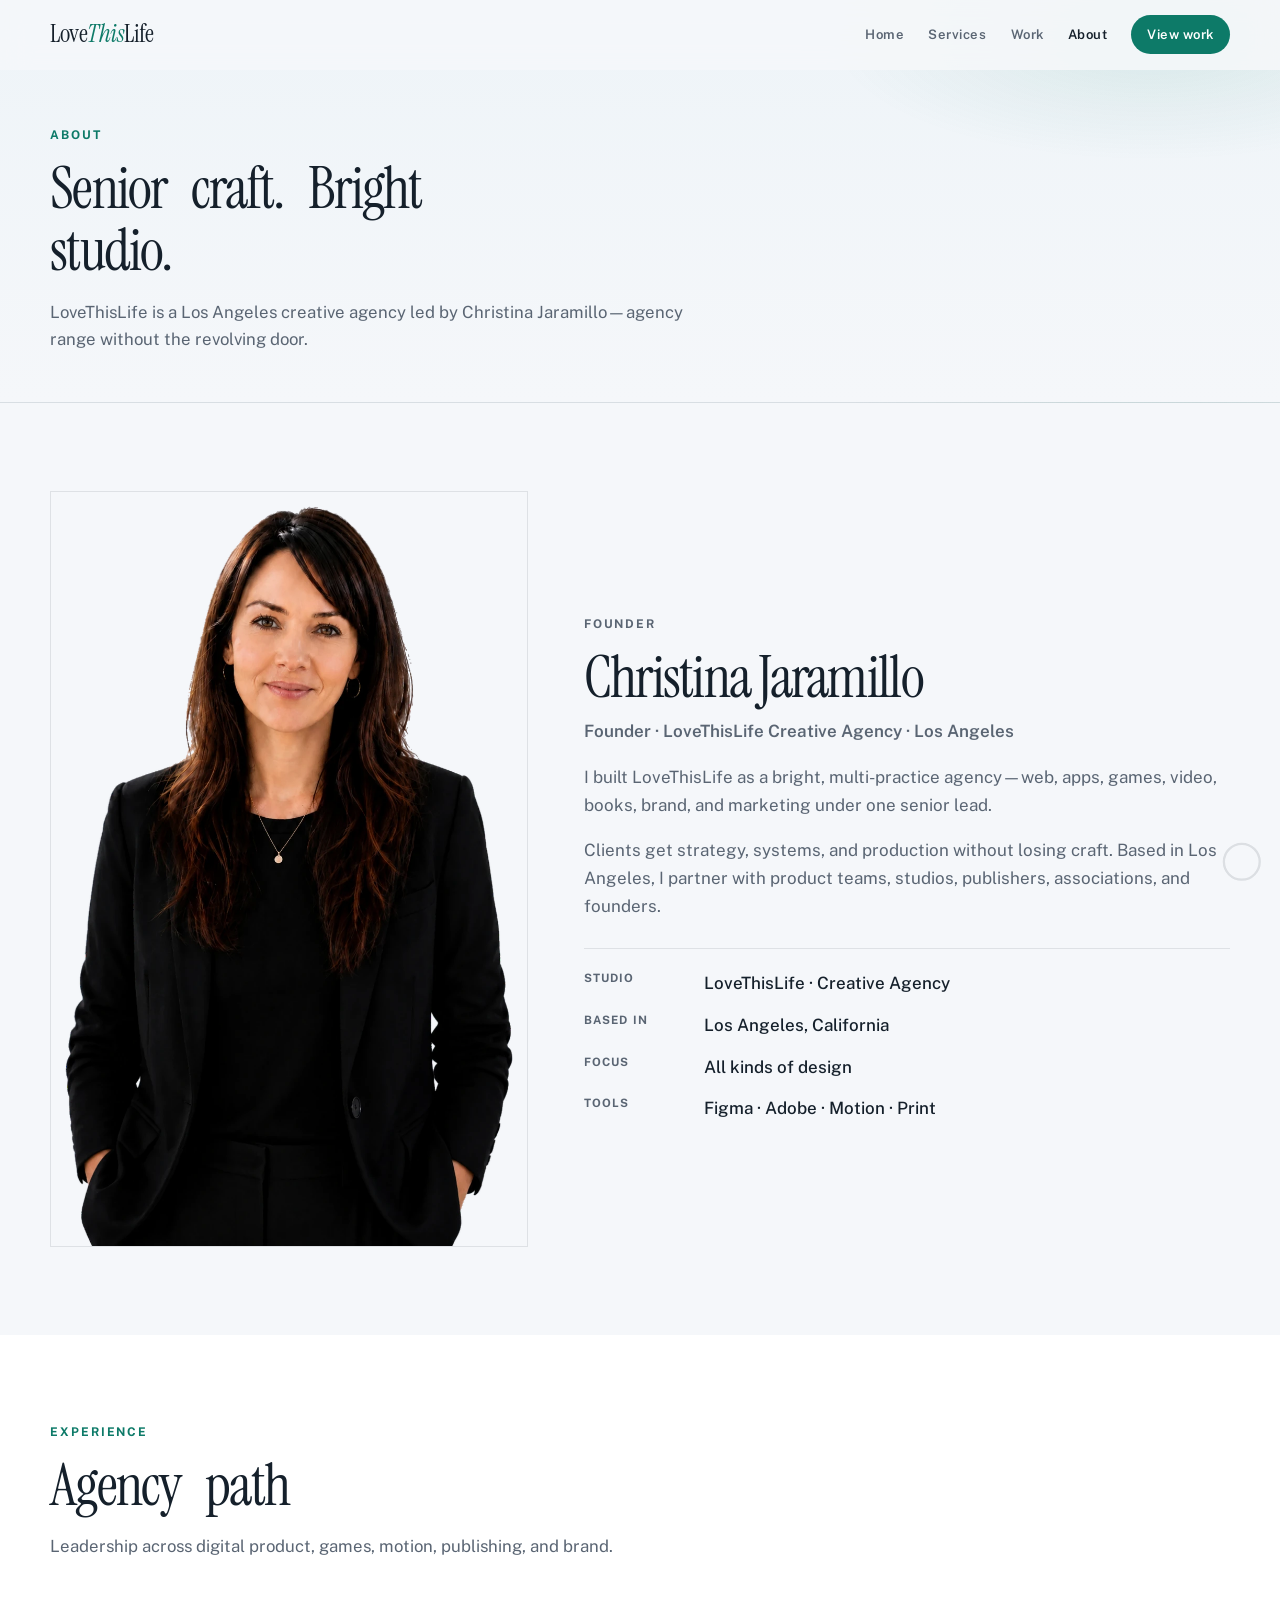
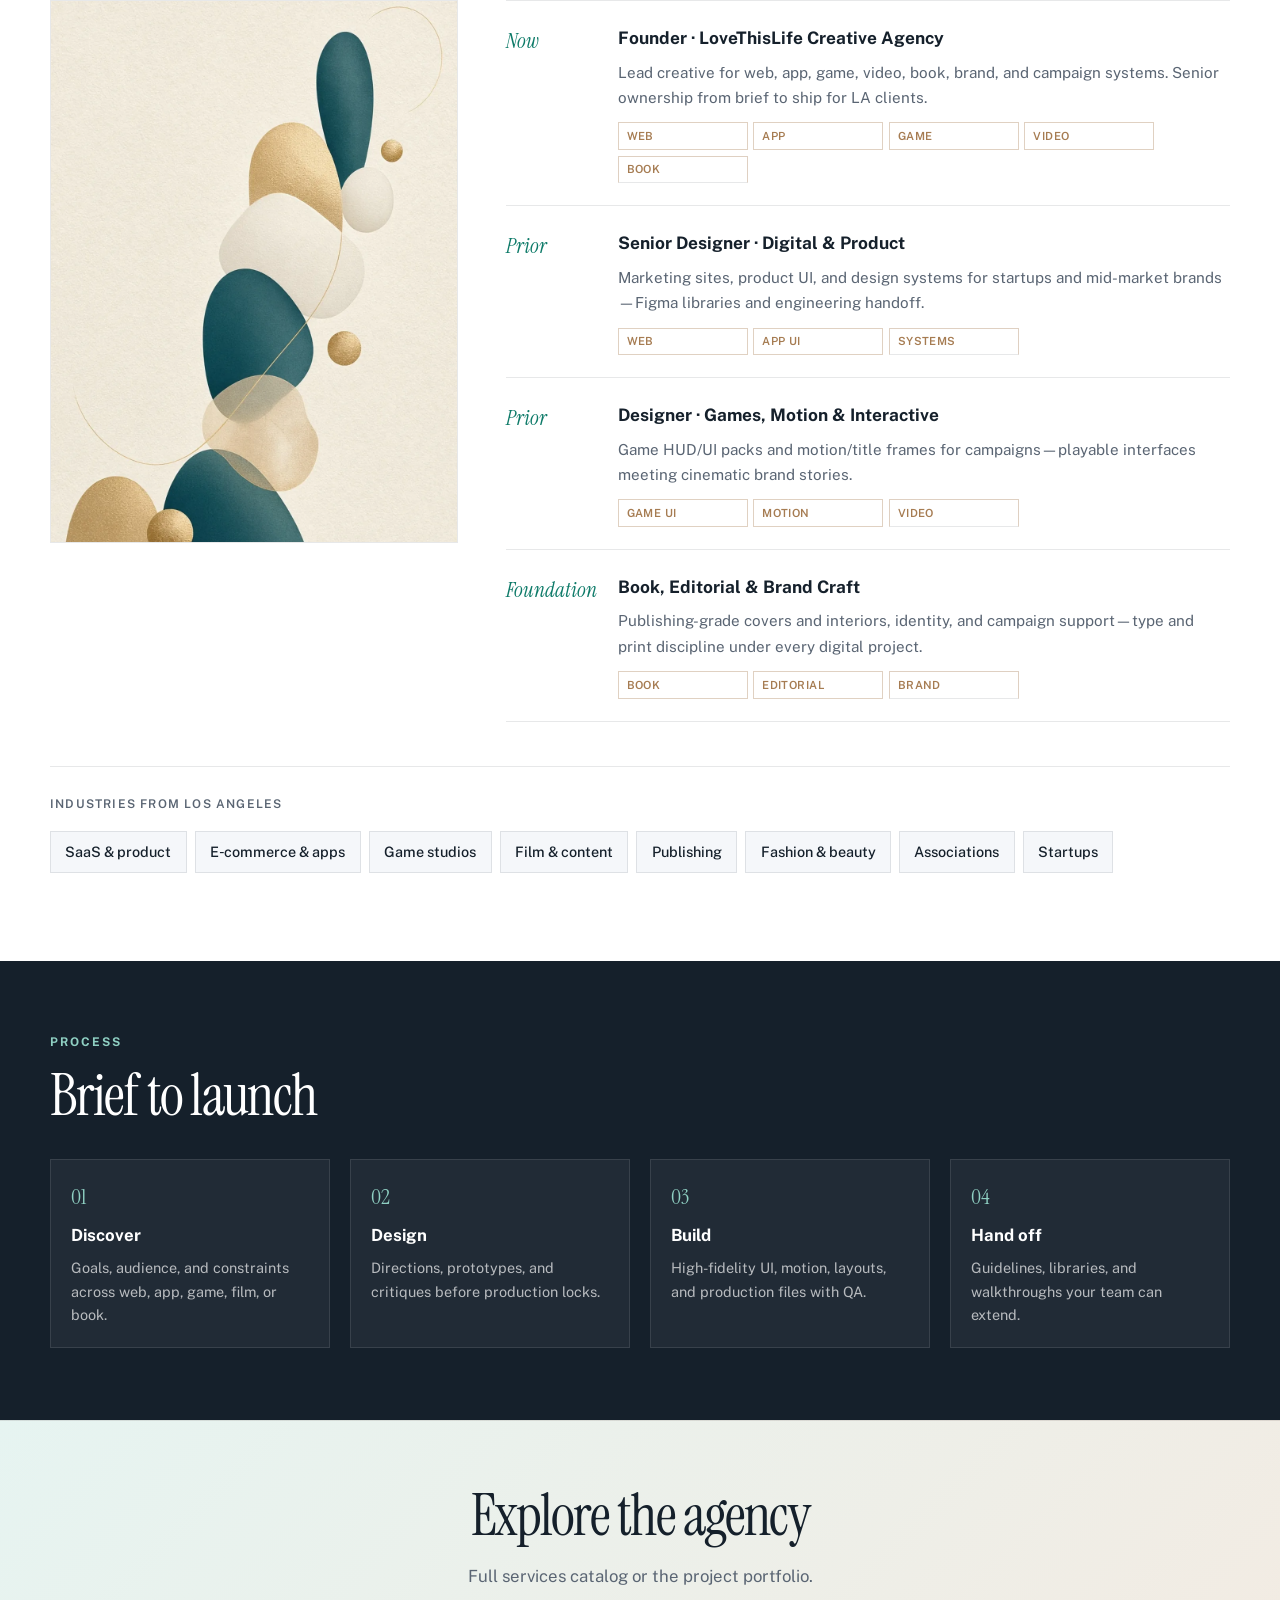
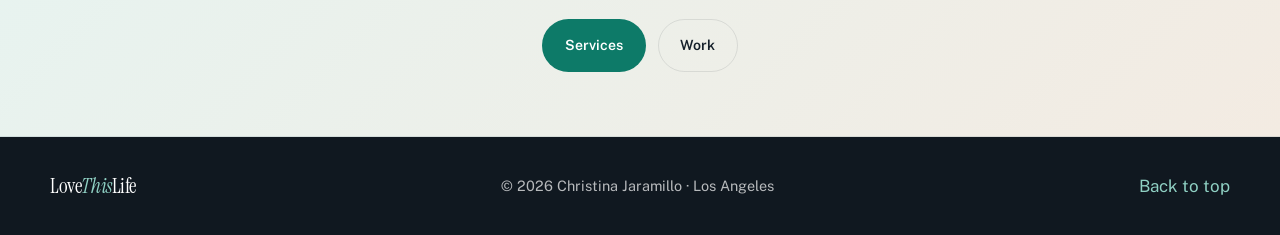
==== about.html @ a1ccd2ed "Split portfolio into bright multi-page agency site. Add Home, Services, Work, and About pages with a" ====
<!DOCTYPE html>
<html lang="en">
<head>
  <meta charset="UTF-8" />
  <meta name="viewport" content="width=device-width, initial-scale=1.0" />
  <title>About — LoveThisLife · Christina Jaramillo</title>
  <meta name="description" content="Christina Jaramillo founded LoveThisLife, a Los Angeles creative agency for web, app, game, video, book, and brand design." />
  <link rel="preconnect" href="https://fonts.googleapis.com" />
  <link rel="preconnect" href="https://fonts.gstatic.com" crossorigin />
  <link href="https://fonts.googleapis.com/css2?family=Instrument+Serif:ital@0;1&family=Public+Sans:ital,wght@0,300;0,400;0,500;0,600;0,700;1,400&display=swap" rel="stylesheet" />
  <link rel="icon" href="assets/favicon.svg" type="image/svg+xml" />
  <link rel="stylesheet" href="styles.css" />
</head>
<body>
  <a class="skip-link" href="#main">Skip to content</a>
  <div class="progress" aria-hidden="true"><div class="progress__fill" id="progress-fill"></div></div>
  <div class="progress-radial" aria-hidden="true">
    <svg viewBox="0 0 36 36"><circle class="progress-radial__track" cx="18" cy="18" r="15.5" /><circle class="progress-radial__value" id="progress-radial" cx="18" cy="18" r="15.5" /></svg>
  </div>

  <header class="site-header" id="top">
    <div class="header-inner">
      <a class="logo" href="index.html" aria-label="LoveThisLife home"><span class="logo-word">Love<span>This</span>Life</span></a>
      <nav class="nav" aria-label="Primary">
        <a href="index.html">Home</a>
        <a href="services.html">Services</a>
        <a href="work.html">Work</a>
        <a href="about.html" class="is-active">About</a>
        <a class="nav-cta" href="work.html">View work</a>
      </nav>
      <button class="nav-toggle" type="button" aria-expanded="false" aria-controls="mobile-nav" aria-label="Open menu"><span></span><span></span></button>
    </div>
    <nav class="mobile-nav" id="mobile-nav" hidden>
      <a href="index.html">Home</a>
      <a href="services.html">Services</a>
      <a href="work.html">Work</a>
      <a href="about.html">About</a>
    </nav>
  </header>

  <main id="main">
    <header class="page-hero">
      <div class="container">
        <p class="eyebrow reveal">About</p>
        <h1 class="section-title kinetic reveal" data-kinetic>Senior craft. Bright studio.</h1>
        <p class="section-lede reveal">LoveThisLife is a Los Angeles creative agency led by Christina Jaramillo—agency range without the revolving door.</p>
      </div>
    </header>

    <section class="section about">
      <div class="container about-grid">
        <figure class="about-portrait reveal">
          <img src="assets/christina-jaramillo-portrait.webp?v=19" alt="Christina Jaramillo" width="800" height="1200" />
        </figure>
        <div class="about-copy reveal">
          <p class="eyebrow">Founder</p>
          <h2 class="section-title">Christina Jaramillo</h2>
          <p class="about-role">Founder · LoveThisLife Creative Agency · Los Angeles</p>
          <p>I built LoveThisLife as a bright, multi-practice agency—web, apps, games, video, books, brand, and marketing under one senior lead.</p>
          <p>Clients get strategy, systems, and production without losing craft. Based in Los Angeles, I partner with product teams, studios, publishers, associations, and founders.</p>
          <aside class="about-aside">
            <dl>
              <div><dt>Studio</dt><dd>LoveThisLife · Creative Agency</dd></div>
              <div><dt>Based in</dt><dd>Los Angeles, California</dd></div>
              <div><dt>Focus</dt><dd>All kinds of design</dd></div>
              <div><dt>Tools</dt><dd>Figma · Adobe · Motion · Print</dd></div>
            </dl>
          </aside>
        </div>
      </div>
    </section>

    <section class="section career" id="career">
      <div class="container">
        <p class="eyebrow reveal">Experience</p>
        <h2 class="section-title kinetic reveal" data-kinetic>Agency path</h2>
        <p class="section-lede reveal">Leadership across digital product, games, motion, publishing, and brand.</p>
        <div class="career-layout">
          <figure class="career-visual reveal">
            <img src="assets/experience-path.webp" alt="Career path visualization" loading="lazy" />
          </figure>
          <ol class="career-timeline">
            <li class="reveal">
              <span class="career-year">Now</span>
              <div>
                <h3>Founder · LoveThisLife Creative Agency</h3>
                <p>Lead creative for web, app, game, video, book, brand, and campaign systems. Senior ownership from brief to ship for LA clients.</p>
                <ul class="career-tags"><li>Web</li><li>App</li><li>Game</li><li>Video</li><li>Book</li></ul>
              </div>
            </li>
            <li class="reveal">
              <span class="career-year">Prior</span>
              <div>
                <h3>Senior Designer · Digital &amp; Product</h3>
                <p>Marketing sites, product UI, and design systems for startups and mid-market brands—Figma libraries and engineering handoff.</p>
                <ul class="career-tags"><li>Web</li><li>App UI</li><li>Systems</li></ul>
              </div>
            </li>
            <li class="reveal">
              <span class="career-year">Prior</span>
              <div>
                <h3>Designer · Games, Motion &amp; Interactive</h3>
                <p>Game HUD/UI packs and motion/title frames for campaigns—playable interfaces meeting cinematic brand stories.</p>
                <ul class="career-tags"><li>Game UI</li><li>Motion</li><li>Video</li></ul>
              </div>
            </li>
            <li class="reveal">
              <span class="career-year">Foundation</span>
              <div>
                <h3>Book, Editorial &amp; Brand Craft</h3>
                <p>Publishing-grade covers and interiors, identity, and campaign support—type and print discipline under every digital project.</p>
                <ul class="career-tags"><li>Book</li><li>Editorial</li><li>Brand</li></ul>
              </div>
            </li>
          </ol>
        </div>
        <div class="industries reveal">
          <p class="industries__label">Industries from Los Angeles</p>
          <ul class="industries__list">
            <li>SaaS &amp; product</li>
            <li>E‑commerce &amp; apps</li>
            <li>Game studios</li>
            <li>Film &amp; content</li>
            <li>Publishing</li>
            <li>Fashion &amp; beauty</li>
            <li>Associations</li>
            <li>Startups</li>
          </ul>
        </div>
      </div>
    </section>

    <section class="process">
      <div class="container">
        <p class="eyebrow">Process</p>
        <h2 class="section-title">Brief to launch</h2>
        <ol class="process-steps-simple">
          <li><span>01</span><h3>Discover</h3><p>Goals, audience, and constraints across web, app, game, film, or book.</p></li>
          <li><span>02</span><h3>Design</h3><p>Directions, prototypes, and critiques before production locks.</p></li>
          <li><span>03</span><h3>Build</h3><p>High-fidelity UI, motion, layouts, and production files with QA.</p></li>
          <li><span>04</span><h3>Hand off</h3><p>Guidelines, libraries, and walkthroughs your team can extend.</p></li>
        </ol>
      </div>
    </section>

    <section class="cta-band">
      <div class="container">
        <h2 class="section-title">Explore the agency</h2>
        <p class="section-lede">Full services catalog or the project portfolio.</p>
        <div class="hero-actions">
          <a class="btn btn--primary" href="services.html">Services</a>
          <a class="btn btn--ghost" href="work.html">Work</a>
        </div>
      </div>
    </section>
  </main>

  <footer class="site-footer">
    <div class="container footer-inner">
      <span class="logo-word logo-word--footer">Love<span>This</span>Life</span>
      <p>© <span id="year"></span> Christina Jaramillo · Los Angeles</p>
      <a href="#top">Back to top</a>
    </div>
  </footer>
  <script src="script.js"></script>
</body>
</html>
---- styles.css ----
/* LoveThisLife — bright multi-page creative agency */

:root {
  --ink: #15202b;
  --ink-soft: #5a6573;
  --mist: #e8eef4;
  --paper: #f5f7fa;
  --white: #ffffff;
  --teal: #0d7a68;
  --teal-soft: #e6f4f1;
  --champagne: #a67c52;
  --line: rgba(21, 32, 43, 0.1);
  --shadow: 0 18px 48px rgba(21, 32, 43, 0.08);
  --font-display: "Instrument Serif", Georgia, serif;
  --font-body: "Public Sans", system-ui, sans-serif;
  --max: 1180px;
  --header-h: 4.4rem;
  --ease: cubic-bezier(0.22, 1, 0.36, 1);
}

*, *::before, *::after { box-sizing: border-box; }
html { scroll-behavior: smooth; }
body {
  margin: 0;
  font-family: var(--font-body);
  font-size: 1.0625rem;
  line-height: 1.65;
  color: var(--ink);
  background: var(--paper);
  -webkit-font-smoothing: antialiased;
}
img { max-width: 100%; display: block; }
a { color: inherit; text-decoration: none; }
a:hover { color: var(--teal); }
.skip-link {
  position: absolute; left: 1rem; top: -100%; z-index: 100;
  padding: 0.75rem 1rem; background: var(--ink); color: var(--white);
}
.skip-link:focus { top: 1rem; }
.container { width: min(100% - 2.5rem, var(--max)); margin-inline: auto; }

.progress {
  position: fixed; top: 0; left: 0; right: 0; height: 2px; z-index: 60;
}
.progress__fill {
  height: 100%; width: 0%;
  background: linear-gradient(90deg, var(--teal), var(--champagne));
}
.progress-radial {
  position: fixed; right: 1.1rem; bottom: 1.1rem; z-index: 55;
  width: 2.6rem; height: 2.6rem; opacity: 0.9; pointer-events: none;
}
.progress-radial svg { width: 100%; height: 100%; transform: rotate(-90deg); }
.progress-radial__track { fill: none; stroke: rgba(21,32,43,0.12); stroke-width: 2; }
.progress-radial__value {
  fill: none; stroke: var(--teal); stroke-width: 2;
  stroke-dasharray: 97.4; stroke-dashoffset: 97.4;
}

/* Header — bright */
.site-header {
  position: fixed; inset: 0 0 auto; z-index: 50; height: var(--header-h);
  background: rgba(245, 247, 250, 0.88);
  backdrop-filter: blur(14px);
  border-bottom: 1px solid transparent;
  transition: border-color 0.3s ease, background 0.3s ease;
}
.site-header.is-scrolled {
  border-bottom-color: var(--line);
  background: rgba(255, 255, 255, 0.94);
}
.header-inner {
  width: min(100% - 2.5rem, var(--max));
  margin-inline: auto;
  height: 100%;
  display: flex;
  align-items: center;
  justify-content: space-between;
  gap: 1rem;
}
.logo-word {
  font-family: var(--font-display);
  font-size: 1.55rem;
  letter-spacing: -0.02em;
  color: var(--ink);
}
.logo-word span { font-style: italic; color: var(--teal); }
.logo-word--footer { color: var(--white); font-size: 1.3rem; }
.logo-word--footer span { color: #8fd0c3; }

.nav { display: none; gap: 1.5rem; align-items: center; }
.nav a {
  font-size: 0.82rem;
  font-weight: 600;
  letter-spacing: 0.04em;
  color: var(--ink-soft);
}
.nav a:hover, .nav a.is-active { color: var(--ink); }
.nav .nav-cta {
  padding: 0.55rem 1rem;
  color: var(--white) !important;
  background: var(--teal);
  border-radius: 999px;
}
.nav .nav-cta:hover { background: #0a6556; color: var(--white) !important; }

.nav-toggle {
  width: 2.5rem; height: 2.5rem; border: 0; background: transparent;
  display: flex; flex-direction: column; justify-content: center; gap: 6px; cursor: pointer;
}
.nav-toggle span {
  display: block; width: 1.3rem; height: 1.5px; margin-inline: auto; background: var(--ink);
  transition: transform 0.25s ease;
}
.nav-toggle[aria-expanded="true"] span:first-child { transform: translateY(3.75px) rotate(45deg); }
.nav-toggle[aria-expanded="true"] span:last-child { transform: translateY(-3.75px) rotate(-45deg); }
.mobile-nav {
  display: flex; flex-direction: column;
  padding: 0.5rem 1.25rem 1.25rem;
  background: var(--white);
  border-bottom: 1px solid var(--line);
}
.mobile-nav[hidden] { display: none; }
.mobile-nav a {
  padding: 0.85rem 0.2rem;
  font-weight: 500;
  border-bottom: 1px solid var(--line);
}
@media (min-width: 880px) {
  .nav { display: flex; }
  .nav-toggle, .mobile-nav { display: none !important; }
}

/* Hero — bright */
.hero {
  position: relative;
  min-height: 100svh;
  display: flex;
  align-items: center;
  padding: calc(var(--header-h) + 2.5rem) 0 4rem;
  overflow: hidden;
  background:
    radial-gradient(ellipse 60% 50% at 12% 18%, rgba(13, 122, 104, 0.14), transparent 55%),
    radial-gradient(ellipse 45% 40% at 88% 75%, rgba(166, 124, 82, 0.12), transparent 50%),
    linear-gradient(165deg, #eef4f8 0%, #f7f9fb 45%, #eaf3f0 100%);
}
.hero-bg { position: absolute; inset: 0; pointer-events: none; }
.hero-mesh {
  position: absolute; inset: -10%;
  background:
    radial-gradient(circle at 20% 30%, rgba(13,122,104,0.12), transparent 42%),
    radial-gradient(circle at 78% 20%, rgba(166,124,82,0.1), transparent 40%);
  animation: drift 18s ease-in-out infinite alternate;
}
.hero-grid {
  position: absolute; inset: 0;
  background-image:
    linear-gradient(rgba(21,32,43,0.04) 1px, transparent 1px),
    linear-gradient(90deg, rgba(21,32,43,0.04) 1px, transparent 1px);
  background-size: 56px 56px;
  mask-image: radial-gradient(ellipse 80% 70% at 55% 45%, black, transparent 75%);
}
.hero-orb { position: absolute; border-radius: 50%; filter: blur(60px); }
.hero-orb--a {
  width: min(50vw, 480px); height: min(50vw, 480px);
  top: 5%; right: -8%; background: rgba(13,122,104,0.18);
  animation: float 14s ease-in-out infinite alternate;
}
.hero-orb--b {
  width: min(40vw, 380px); height: min(40vw, 380px);
  bottom: 0; left: -8%; background: rgba(166,124,82,0.12);
  animation: float 16s ease-in-out infinite alternate-reverse;
}
.hero-layout {
  position: relative; z-index: 1;
  width: min(100% - 2.5rem, var(--max));
  margin-inline: auto;
  display: grid; gap: 2.5rem; align-items: center;
}
@media (min-width: 900px) {
  .hero-layout { grid-template-columns: 1.15fr 0.85fr; gap: 3.5rem; }
}
.hero-location {
  margin: 0 0 1rem;
  font-size: 0.78rem; font-weight: 700;
  letter-spacing: 0.16em; text-transform: uppercase; color: var(--teal);
}
.hero-brand {
  margin: 0;
  font-family: var(--font-display);
  font-size: clamp(3.4rem, 11vw, 6.8rem);
  font-weight: 400; line-height: 0.92; letter-spacing: -0.03em;
}
.hero-brand span { font-style: italic; color: var(--teal); }
.hero-name {
  margin: 0.9rem 0 0;
  font-size: 1.05rem; font-weight: 600;
  letter-spacing: 0.04em; color: var(--ink-soft);
}
.hero-lede {
  margin: 1.4rem 0 0; max-width: 36rem;
  font-size: 1.15rem; color: var(--ink-soft);
}
.hero-practices {
  display: flex; flex-wrap: wrap; gap: 0.45rem;
  margin: 1.5rem 0 0; padding: 0; list-style: none;
}
.hero-practices li {
  padding: 0.4rem 0.8rem;
  font-size: 0.72rem; font-weight: 700;
  letter-spacing: 0.08em; text-transform: uppercase;
  color: var(--teal); background: var(--teal-soft); border-radius: 999px;
}
.hero-actions {
  display: flex; flex-wrap: wrap; gap: 0.75rem;
  margin-top: 1.75rem;
}
.btn {
  display: inline-flex; align-items: center; justify-content: center;
  padding: 0.85rem 1.35rem;
  font-size: 0.88rem; font-weight: 600;
  border-radius: 999px; border: 1px solid transparent;
  transition: background 0.25s ease, color 0.25s ease, border-color 0.25s ease;
}
.btn--primary { background: var(--teal); color: var(--white) !important; }
.btn--primary:hover { background: #0a6556; color: var(--white) !important; }
.btn--ghost {
  background: transparent; color: var(--ink) !important;
  border-color: var(--line);
}
.btn--ghost:hover { border-color: var(--teal); color: var(--teal) !important; }

.hero-portrait {
  margin: 0; justify-self: center; width: min(100%, 22rem);
}
@media (min-width: 900px) { .hero-portrait { justify-self: end; width: min(100%, 25rem); } }
.hero-portrait img {
  width: 100%; height: auto;
  filter: drop-shadow(0 22px 40px rgba(21, 32, 43, 0.16));
}

.hero-scroll {
  position: absolute; left: 50%; bottom: 1.3rem; transform: translateX(-50%);
  display: flex; flex-direction: column; align-items: center; gap: 0.5rem;
  font-size: 0.68rem; font-weight: 600; letter-spacing: 0.16em;
  text-transform: uppercase; color: var(--ink-soft); z-index: 2;
  opacity: 0; animation: fade-in 0.8s ease 1s forwards;
}
.hero-scroll__line {
  width: 1px; height: 2.6rem;
  background: linear-gradient(to bottom, var(--teal), transparent);
  animation: scroll-line 2s ease-in-out infinite;
}

/* Page hero (inner pages) */
.page-hero {
  padding: calc(var(--header-h) + 3.5rem) 0 3rem;
  background:
    radial-gradient(ellipse 50% 60% at 90% 10%, rgba(13,122,104,0.1), transparent 50%),
    linear-gradient(180deg, #eef4f8 0%, var(--paper) 100%);
  border-bottom: 1px solid var(--line);
}
.page-hero .section-title { max-width: 18ch; }
.page-hero .section-lede { max-width: 40rem; }

/* Sections */
.section { padding: 5.5rem 0; }
.eyebrow {
  margin: 0 0 0.75rem;
  font-size: 0.75rem; font-weight: 700;
  letter-spacing: 0.16em; text-transform: uppercase; color: var(--teal);
}
.section-title {
  margin: 0;
  font-family: var(--font-display);
  font-size: clamp(2.2rem, 5vw, 3.6rem);
  font-weight: 400; line-height: 1.08; letter-spacing: -0.03em;
}
.section-lede { margin: 1rem 0 0; max-width: 38rem; color: var(--ink-soft); font-size: 1.05rem; }
.intro-sub {
  margin: 0.5rem 0 0;
  font-family: var(--font-display);
  font-size: clamp(1.4rem, 3vw, 1.9rem);
  font-style: italic; color: var(--champagne);
}
.intro { background: var(--white); border-block: 1px solid var(--line); }
.intro-grid {
  display: grid; gap: 1.5rem;
}
@media (min-width: 860px) {
  .intro-grid { grid-template-columns: 1.1fr 0.9fr; gap: 3rem; align-items: end; }
  .intro-grid .section-title { grid-column: 1 / -1; }
}
.intro-copy p { margin: 0 0 1rem; color: var(--ink-soft); }
.intro-copy p:last-child { margin-bottom: 0; }

/* Practice cards */
.pillars { background: var(--white); padding: 5rem 0; }
.pillars-grid {
  margin-top: 2.5rem;
  display: grid; gap: 1rem;
}
@media (min-width: 700px) { .pillars-grid { grid-template-columns: repeat(2, 1fr); } }
@media (min-width: 1100px) { .pillars-grid { grid-template-columns: repeat(3, 1fr); } }
.pillar {
  margin: 0; position: relative; overflow: hidden;
  min-height: 260px; background: var(--mist);
  border: 1px solid var(--line);
  transition: transform 0.4s var(--ease), box-shadow 0.4s var(--ease);
}
.pillar:hover { transform: translateY(-5px); box-shadow: var(--shadow); }
.pillar img {
  width: 100%; height: 100%; min-height: 260px;
  object-fit: cover; opacity: 0.88;
  transition: transform 1s var(--ease);
}
.pillar:hover img { transform: scale(1.05); }
.pillar__copy {
  position: absolute; inset: auto 0 0 0;
  padding: 1.5rem 1.15rem 1.15rem;
  background: linear-gradient(transparent, rgba(21,32,43,0.82) 40%);
  color: var(--white);
}
.pillar__num {
  display: block; font-family: var(--font-display);
  font-size: 1.25rem; color: #8fd0c3; margin-bottom: 0.2rem;
}
.pillar h3 { margin: 0 0 0.35rem; font-size: 1.12rem; font-weight: 700; }
.pillar p { margin: 0; font-size: 0.86rem; color: rgba(255,255,255,0.78); line-height: 1.45; }
.pillar a.pillar-link {
  position: absolute; inset: 0; z-index: 2;
  color: transparent !important;
}

/* Service catalog */
.service-catalog { background: var(--paper); }
.service-grid {
  margin-top: 2.75rem;
  display: grid; gap: 1.25rem;
}
@media (min-width: 760px) { .service-grid { grid-template-columns: 1fr 1fr; } }
@media (min-width: 1100px) { .service-grid { grid-template-columns: repeat(3, 1fr); } }
.service-card {
  background: var(--white);
  border: 1px solid var(--line);
  overflow: hidden;
  display: flex; flex-direction: column;
  transition: transform 0.35s var(--ease), box-shadow 0.35s var(--ease);
}
.service-card:hover { transform: translateY(-4px); box-shadow: var(--shadow); }
.service-card__media { margin: 0; aspect-ratio: 16 / 10; overflow: hidden; background: var(--mist); }
.service-card__media img { width: 100%; height: 100%; object-fit: cover; }
.service-card__body { padding: 1.35rem 1.25rem 1.5rem; flex: 1; display: flex; flex-direction: column; }
.service-card__body span {
  font-size: 0.72rem; font-weight: 700; letter-spacing: 0.1em;
  text-transform: uppercase; color: var(--teal);
}
.service-card__body h3 {
  margin: 0.45rem 0 0.55rem;
  font-family: var(--font-display);
  font-size: 1.45rem; font-weight: 400;
}
.service-card__body p { margin: 0; color: var(--ink-soft); font-size: 0.94rem; flex: 1; }
.service-card__body ul {
  margin: 1rem 0 0; padding: 0; list-style: none;
  display: flex; flex-wrap: wrap; gap: 0.35rem;
}
.service-card__body li {
  padding: 0.25rem 0.55rem;
  font-size: 0.72rem; font-weight: 500;
  color: var(--ink-soft); background: var(--mist);
}

/* Skills */
.skills { background: var(--white); }
.skills-grid {
  display: grid; gap: 1.5rem; margin-top: 2.75rem;
}
@media (min-width: 700px) { .skills-grid { grid-template-columns: 1fr 1fr; } }
@media (min-width: 1000px) { .skills-grid { grid-template-columns: repeat(3, 1fr); } }
.skill-group { padding-top: 1.25rem; border-top: 2px solid var(--teal); }
.skill-group h3 { margin: 0 0 0.85rem; font-size: 1.02rem; font-weight: 700; }
.skill-group ul { margin: 0; padding: 0; list-style: none; }
.skill-group li {
  position: relative;
  padding: 0.5rem 0 0.5rem 1rem;
  border-bottom: 1px solid var(--line);
  font-size: 0.94rem; color: var(--ink-soft);
}
.skill-group li::before {
  content: "";
  position: absolute; left: 0; top: 0.95rem;
  width: 0.35rem; height: 0.35rem;
  background: var(--teal); opacity: 0.7;
}

/* Projects */
.work { background: var(--paper); }
.projects { margin-top: 2.75rem; display: grid; gap: 2.25rem; }
.project {
  display: grid; gap: 0;
  background: var(--white);
  border: 1px solid var(--line);
  overflow: hidden;
  transition: transform 0.4s var(--ease), box-shadow 0.4s var(--ease);
}
.project:hover { transform: translateY(-5px); box-shadow: var(--shadow); }
@media (min-width: 860px) {
  .project { grid-template-columns: 1.05fr 1fr; min-height: 300px; }
  .project:nth-child(even) .project-media { order: 2; }
}
.project-media { margin: 0; overflow: hidden; min-height: 220px; }
.project-media img {
  width: 100%; height: 100%; min-height: 240px;
  object-fit: cover;
  transform: scale(1.06); opacity: 0.92;
  transition: transform 1s var(--ease), opacity 0.8s var(--ease);
}
.project.is-visible .project-media img,
.project:hover .project-media img { transform: scale(1); opacity: 1; }
.project-body {
  padding: 1.5rem 1.4rem 1.7rem;
  display: flex; flex-direction: column; justify-content: center;
}
@media (min-width: 860px) { .project-body { padding: 2rem 2.1rem; } }
.project-body h3 {
  margin: 0 0 0.65rem;
  font-family: var(--font-display);
  font-size: clamp(1.35rem, 2.5vw, 1.8rem); font-weight: 400;
}
.project-body > p { margin: 0; color: var(--ink-soft); font-size: 0.96rem; }
.work-meta { display: flex; flex-wrap: wrap; gap: 0.7rem 1.2rem; margin-bottom: 0.7rem; }
.work-tag {
  font-size: 0.72rem; font-weight: 600; letter-spacing: 0.08em;
  text-transform: uppercase; color: var(--ink-soft);
}
.work-result { font-size: 0.85rem; font-weight: 600; color: var(--teal); }
.work-stack {
  display: flex; flex-wrap: wrap; gap: 0.4rem;
  margin: 1rem 0 0; padding: 0; list-style: none;
}
.work-stack li {
  padding: 0.28rem 0.55rem; font-size: 0.74rem; font-weight: 500;
  color: var(--ink-soft); background: var(--mist);
}

/* Career */
.career { background: var(--white); }
.career-layout { margin-top: 2.5rem; display: grid; gap: 2.5rem; }
@media (min-width: 900px) {
  .career-layout { grid-template-columns: 0.72fr 1.28fr; gap: 3rem; align-items: start; }
}
.career-visual {
  margin: 0; overflow: hidden; border: 1px solid var(--line);
  position: sticky; top: calc(var(--header-h) + 1rem);
}
.career-visual img { width: 100%; aspect-ratio: 3 / 4; object-fit: cover; }
.career-timeline { margin: 0; padding: 0; list-style: none; }
.career-timeline li {
  display: grid; gap: 0.75rem; padding: 1.4rem 0; border-top: 1px solid var(--line);
}
.career-timeline li:last-child { border-bottom: 1px solid var(--line); }
@media (min-width: 640px) {
  .career-timeline li { grid-template-columns: 5.5rem 1fr; gap: 1.5rem; }
}
.career-year {
  font-family: var(--font-display); font-size: 1.3rem;
  color: var(--teal); font-style: italic;
}
.career-timeline h3 { margin: 0 0 0.45rem; font-size: 1.08rem; font-weight: 700; }
.career-timeline p { margin: 0; color: var(--ink-soft); font-size: 0.95rem; }
.career-tags {
  display: flex; flex-wrap: wrap; gap: 0.35rem;
  margin: 0.8rem 0 0; padding: 0; list-style: none;
}
.career-tags li {
  padding: 0.22rem 0.5rem; font-size: 0.7rem; font-weight: 600;
  letter-spacing: 0.04em; text-transform: uppercase;
  color: var(--champagne); border: 1px solid rgba(166,124,82,0.35);
}

.industries { margin-top: 2.75rem; padding-top: 1.75rem; border-top: 1px solid var(--line); }
.industries__label {
  margin: 0 0 1rem; font-size: 0.75rem; font-weight: 600;
  letter-spacing: 0.1em; text-transform: uppercase; color: var(--ink-soft);
}
.industries__list {
  display: flex; flex-wrap: wrap; gap: 0.5rem;
  margin: 0; padding: 0; list-style: none;
}
.industries__list li {
  padding: 0.5rem 0.9rem; font-size: 0.9rem; font-weight: 500;
  background: var(--paper); border: 1px solid var(--line);
}

/* About */
.about { background: var(--paper); }
.about-grid {
  display: grid; gap: 2rem; align-items: center;
}
@media (min-width: 860px) {
  .about-grid { grid-template-columns: 0.85fr 1.15fr; gap: 3.5rem; }
}
.about-portrait { margin: 0; overflow: hidden; border: 1px solid var(--line); }
.about-portrait img { width: 100%; height: auto; }
.about-role { margin: 0.5rem 0 1.1rem; font-weight: 600; color: var(--teal); }
.about-copy > p { color: var(--ink-soft); }
.about-aside {
  margin-top: 1.75rem; padding: 1.25rem 0 0;
  border-top: 1px solid var(--line);
}
.about-aside dl { margin: 0; display: grid; gap: 0.85rem; }
.about-aside div { display: grid; gap: 0.15rem; }
@media (min-width: 500px) {
  .about-aside div { grid-template-columns: 6.5rem 1fr; gap: 1rem; }
}
.about-aside dt {
  font-size: 0.72rem; font-weight: 700; letter-spacing: 0.1em;
  text-transform: uppercase; color: var(--ink-soft);
}
.about-aside dd { margin: 0; font-weight: 500; }

/* CTA band */
.cta-band {
  padding: 4rem 0;
  background: linear-gradient(135deg, var(--teal-soft), #f3ebe2);
  border-block: 1px solid var(--line);
  text-align: center;
}
.cta-band .section-title { margin-inline: auto; }
.cta-band .section-lede { margin-inline: auto; }
.cta-band .hero-actions { justify-content: center; }

/* Process (compact) */
.process { background: var(--ink); color: var(--white); padding: 4.5rem 0; }
.process .eyebrow { color: #8fd0c3; }
.process .section-title { color: var(--white); }
.process-steps-simple {
  margin: 2rem 0 0; padding: 0; list-style: none;
  display: grid; gap: 1rem;
}
@media (min-width: 800px) {
  .process-steps-simple { grid-template-columns: repeat(4, 1fr); gap: 1.25rem; }
}
.process-steps-simple li {
  padding: 1.25rem; background: rgba(255,255,255,0.05);
  border: 1px solid rgba(255,255,255,0.1);
}
.process-steps-simple span {
  display: block; font-family: var(--font-display);
  font-size: 1.35rem; color: #8fd0c3; margin-bottom: 0.4rem;
}
.process-steps-simple h3 { margin: 0 0 0.4rem; font-size: 1.05rem; }
.process-steps-simple p { margin: 0; font-size: 0.9rem; color: rgba(255,255,255,0.68); }

/* Footer */
.site-footer {
  background: #101820; color: rgba(255,255,255,0.7);
  padding: 2rem 0;
}
.footer-inner {
  display: flex; flex-wrap: wrap; gap: 1rem;
  align-items: center; justify-content: space-between;
}
.site-footer a { color: #8fd0c3; }
.site-footer p { margin: 0; font-size: 0.9rem; }

/* Motion helpers */
.reveal { opacity: 0; transform: translateY(1.2rem); transition: opacity 0.7s var(--ease), transform 0.7s var(--ease); }
.reveal.is-visible, .reveal.is-inview { opacity: 1; transform: none; }
.reveal--left { transform: translateX(-1.5rem); }
.reveal--right { transform: translateX(1.5rem); }
.reveal--left.is-visible, .reveal--right.is-visible { transform: none; }

.kinetic .word {
  display: inline-block; margin-right: 0.28em;
  opacity: 0; transform: translateY(0.7em);
  transition: opacity 0.55s var(--ease), transform 0.55s var(--ease);
  transition-delay: calc(var(--i, 0) * 55ms);
}
.kinetic.is-inview .word { opacity: 1; transform: none; }

@keyframes drift {
  from { transform: translate3d(0, 0, 0); }
  to { transform: translate3d(2%, -2%, 0); }
}
@keyframes float {
  from { transform: translateY(0); }
  to { transform: translateY(-18px); }
}
@keyframes fade-in { to { opacity: 1; } }
@keyframes scroll-line {
  0%, 100% { transform: scaleY(0.35); opacity: 0.4; }
  50% { transform: scaleY(1); opacity: 1; }
}

@media (prefers-reduced-motion: reduce) {
  .hero-mesh, .hero-orb, .hero-scroll__line { animation: none; }
  .reveal, .kinetic .word { opacity: 1; transform: none; transition: none; }
}
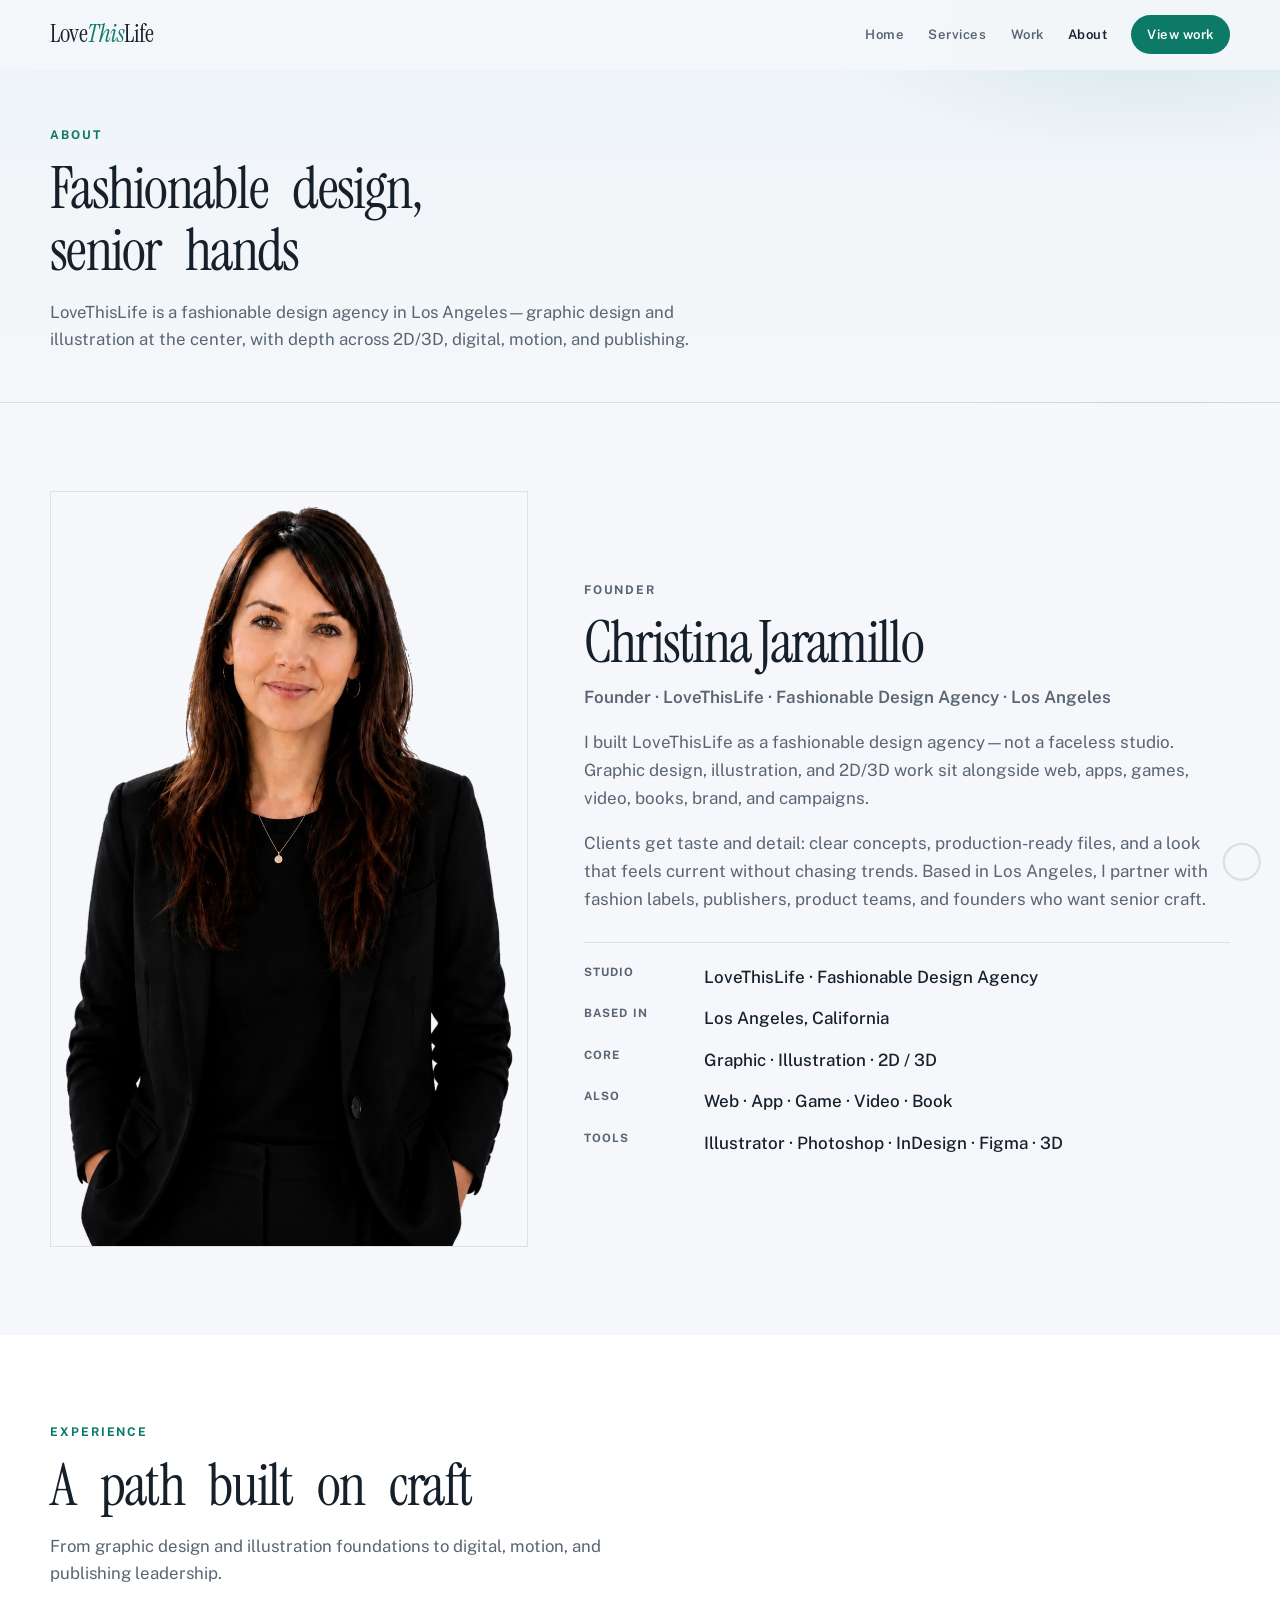
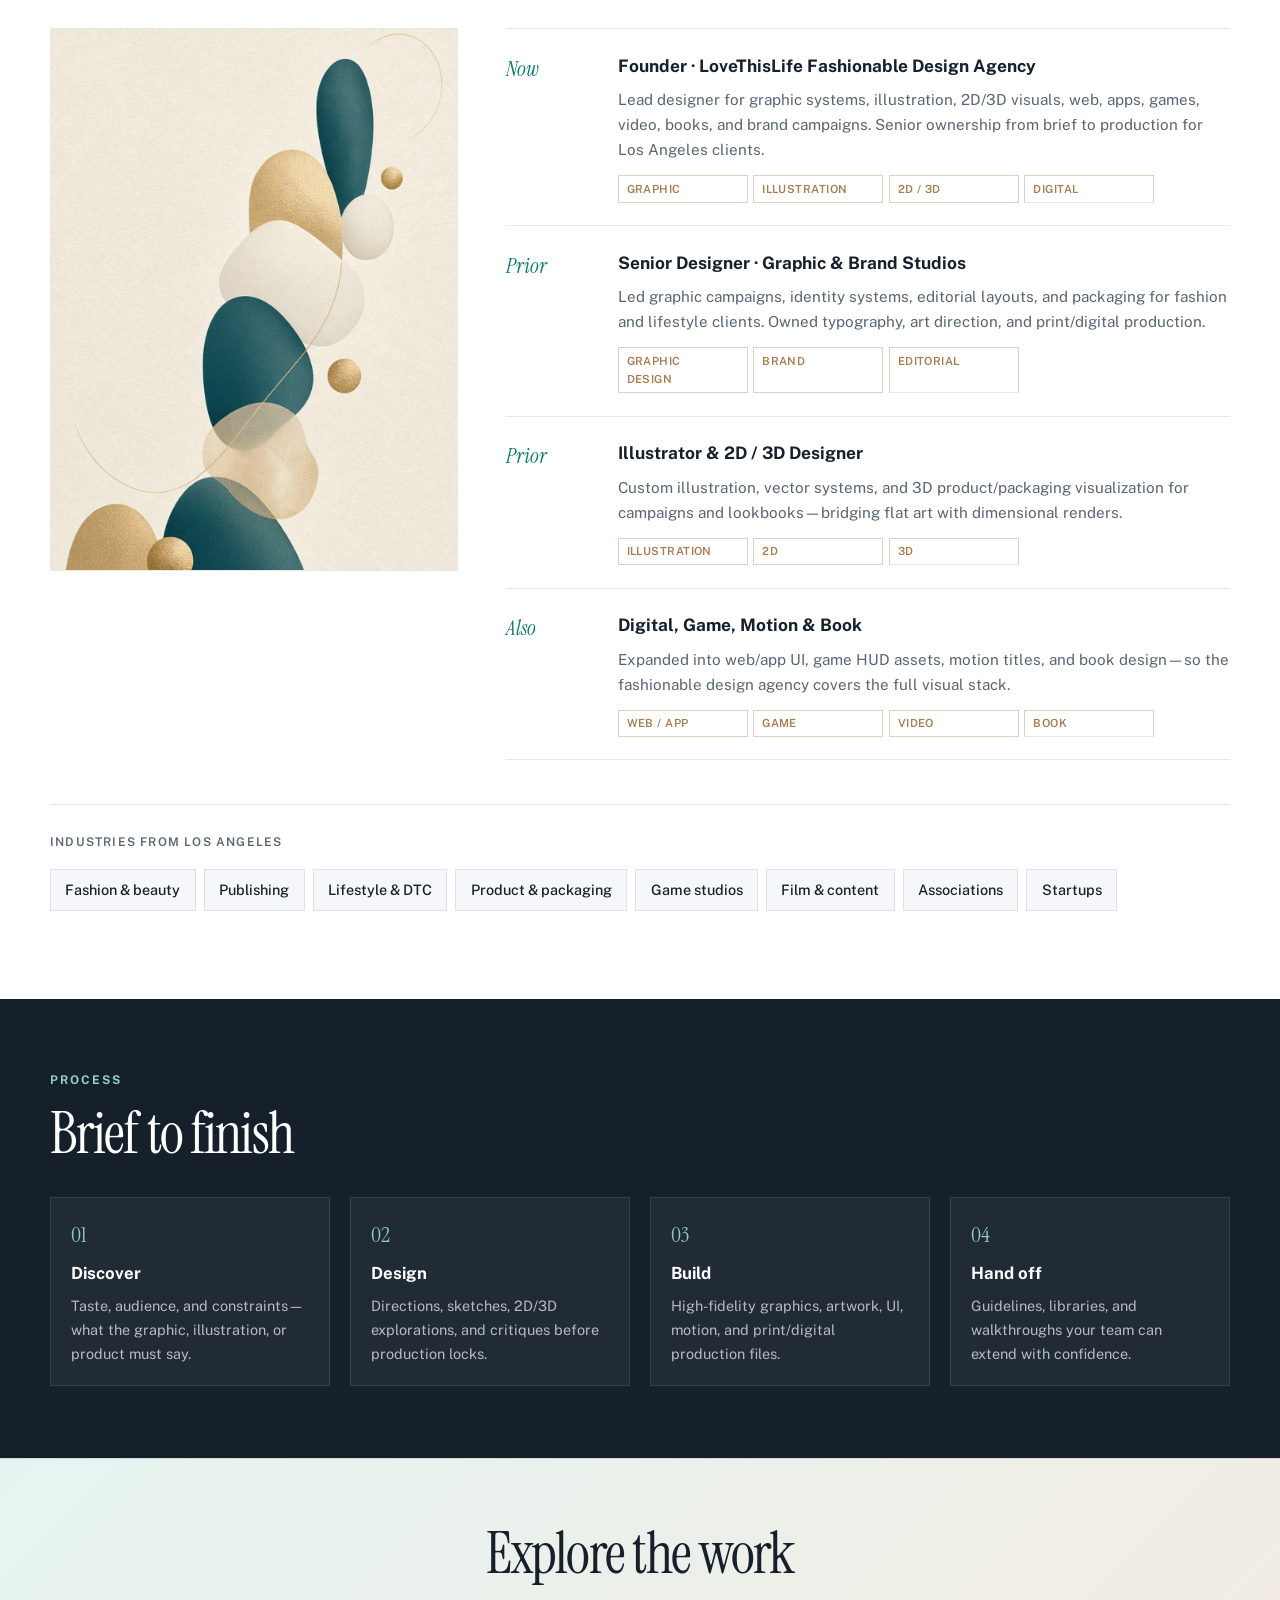
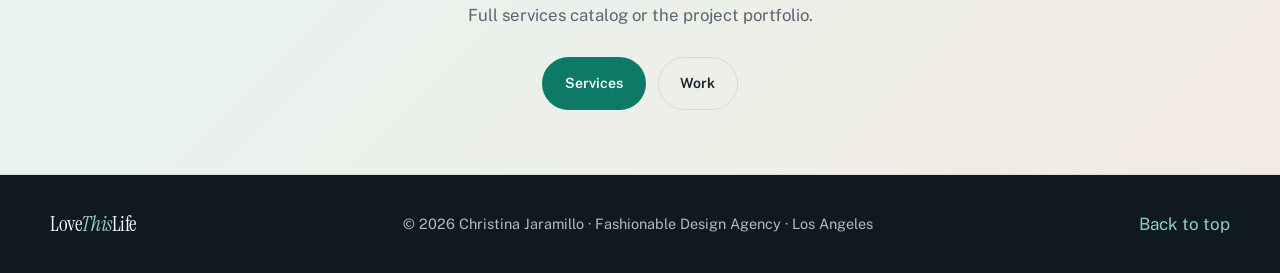
==== commit 54f5026e: "Reposition as a fashionable design agency with graphic and 2D/3D craft. Add graphic design and illus" ====
--- a/about.html
+++ b/about.html
@@ -3,8 +3,8 @@
 <head>
   <meta charset="UTF-8" />
   <meta name="viewport" content="width=device-width, initial-scale=1.0" />
-  <title>About — LoveThisLife · Christina Jaramillo</title>
-  <meta name="description" content="Christina Jaramillo founded LoveThisLife, a Los Angeles creative agency for web, app, game, video, book, and brand design." />
+  <title>About — LoveThisLife · Fashionable Design Agency</title>
+  <meta name="description" content="Christina Jaramillo leads LoveThisLife, a fashionable design agency in Los Angeles—graphic design, illustration, 2D/3D, and full visual craft." />
   <link rel="preconnect" href="https://fonts.googleapis.com" />
   <link rel="preconnect" href="https://fonts.gstatic.com" crossorigin />
   <link href="https://fonts.googleapis.com/css2?family=Instrument+Serif:ital@0;1&family=Public+Sans:ital,wght@0,300;0,400;0,500;0,600;0,700;1,400&display=swap" rel="stylesheet" />
@@ -42,28 +42,29 @@
     <header class="page-hero">
       <div class="container">
         <p class="eyebrow reveal">About</p>
-        <h1 class="section-title kinetic reveal" data-kinetic>Senior craft. Bright studio.</h1>
-        <p class="section-lede reveal">LoveThisLife is a Los Angeles creative agency led by Christina Jaramillo—agency range without the revolving door.</p>
+        <h1 class="section-title kinetic reveal" data-kinetic>Fashionable design, senior hands</h1>
+        <p class="section-lede reveal">LoveThisLife is a fashionable design agency in Los Angeles—graphic design and illustration at the center, with depth across 2D/3D, digital, motion, and publishing.</p>
       </div>
     </header>
 
     <section class="section about">
       <div class="container about-grid">
         <figure class="about-portrait reveal">
-          <img src="assets/christina-jaramillo-portrait.webp?v=19" alt="Christina Jaramillo" width="800" height="1200" />
+          <img src="assets/christina-jaramillo-portrait.webp?v=20" alt="Christina Jaramillo" width="800" height="1200" />
         </figure>
         <div class="about-copy reveal">
           <p class="eyebrow">Founder</p>
           <h2 class="section-title">Christina Jaramillo</h2>
-          <p class="about-role">Founder · LoveThisLife Creative Agency · Los Angeles</p>
-          <p>I built LoveThisLife as a bright, multi-practice agency—web, apps, games, video, books, brand, and marketing under one senior lead.</p>
-          <p>Clients get strategy, systems, and production without losing craft. Based in Los Angeles, I partner with product teams, studios, publishers, associations, and founders.</p>
+          <p class="about-role">Founder · LoveThisLife · Fashionable Design Agency · Los Angeles</p>
+          <p>I built LoveThisLife as a fashionable design agency—not a faceless studio. Graphic design, illustration, and 2D/3D work sit alongside web, apps, games, video, books, brand, and campaigns.</p>
+          <p>Clients get taste and detail: clear concepts, production-ready files, and a look that feels current without chasing trends. Based in Los Angeles, I partner with fashion labels, publishers, product teams, and founders who want senior craft.</p>
           <aside class="about-aside">
             <dl>
-              <div><dt>Studio</dt><dd>LoveThisLife · Creative Agency</dd></div>
+              <div><dt>Studio</dt><dd>LoveThisLife · Fashionable Design Agency</dd></div>
               <div><dt>Based in</dt><dd>Los Angeles, California</dd></div>
-              <div><dt>Focus</dt><dd>All kinds of design</dd></div>
-              <div><dt>Tools</dt><dd>Figma · Adobe · Motion · Print</dd></div>
+              <div><dt>Core</dt><dd>Graphic · Illustration · 2D / 3D</dd></div>
+              <div><dt>Also</dt><dd>Web · App · Game · Video · Book</dd></div>
+              <div><dt>Tools</dt><dd>Illustrator · Photoshop · InDesign · Figma · 3D</dd></div>
             </dl>
           </aside>
         </div>
@@ -73,8 +74,8 @@
     <section class="section career" id="career">
       <div class="container">
         <p class="eyebrow reveal">Experience</p>
-        <h2 class="section-title kinetic reveal" data-kinetic>Agency path</h2>
-        <p class="section-lede reveal">Leadership across digital product, games, motion, publishing, and brand.</p>
+        <h2 class="section-title kinetic reveal" data-kinetic>A path built on craft</h2>
+        <p class="section-lede reveal">From graphic design and illustration foundations to digital, motion, and publishing leadership.</p>
         <div class="career-layout">
           <figure class="career-visual reveal">
             <img src="assets/experience-path.webp" alt="Career path visualization" loading="lazy" />
@@ -83,33 +84,33 @@
             <li class="reveal">
               <span class="career-year">Now</span>
               <div>
-                <h3>Founder · LoveThisLife Creative Agency</h3>
-                <p>Lead creative for web, app, game, video, book, brand, and campaign systems. Senior ownership from brief to ship for LA clients.</p>
-                <ul class="career-tags"><li>Web</li><li>App</li><li>Game</li><li>Video</li><li>Book</li></ul>
+                <h3>Founder · LoveThisLife Fashionable Design Agency</h3>
+                <p>Lead designer for graphic systems, illustration, 2D/3D visuals, web, apps, games, video, books, and brand campaigns. Senior ownership from brief to production for Los Angeles clients.</p>
+                <ul class="career-tags"><li>Graphic</li><li>Illustration</li><li>2D / 3D</li><li>Digital</li></ul>
               </div>
             </li>
             <li class="reveal">
               <span class="career-year">Prior</span>
               <div>
-                <h3>Senior Designer · Digital &amp; Product</h3>
-                <p>Marketing sites, product UI, and design systems for startups and mid-market brands—Figma libraries and engineering handoff.</p>
-                <ul class="career-tags"><li>Web</li><li>App UI</li><li>Systems</li></ul>
+                <h3>Senior Designer · Graphic &amp; Brand Studios</h3>
+                <p>Led graphic campaigns, identity systems, editorial layouts, and packaging for fashion and lifestyle clients. Owned typography, art direction, and print/digital production.</p>
+                <ul class="career-tags"><li>Graphic design</li><li>Brand</li><li>Editorial</li></ul>
               </div>
             </li>
             <li class="reveal">
               <span class="career-year">Prior</span>
               <div>
-                <h3>Designer · Games, Motion &amp; Interactive</h3>
-                <p>Game HUD/UI packs and motion/title frames for campaigns—playable interfaces meeting cinematic brand stories.</p>
-                <ul class="career-tags"><li>Game UI</li><li>Motion</li><li>Video</li></ul>
+                <h3>Illustrator &amp; 2D / 3D Designer</h3>
+                <p>Custom illustration, vector systems, and 3D product/packaging visualization for campaigns and lookbooks—bridging flat art with dimensional renders.</p>
+                <ul class="career-tags"><li>Illustration</li><li>2D</li><li>3D</li></ul>
               </div>
             </li>
             <li class="reveal">
-              <span class="career-year">Foundation</span>
+              <span class="career-year">Also</span>
               <div>
-                <h3>Book, Editorial &amp; Brand Craft</h3>
-                <p>Publishing-grade covers and interiors, identity, and campaign support—type and print discipline under every digital project.</p>
-                <ul class="career-tags"><li>Book</li><li>Editorial</li><li>Brand</li></ul>
+                <h3>Digital, Game, Motion &amp; Book</h3>
+                <p>Expanded into web/app UI, game HUD assets, motion titles, and book design—so the fashionable design agency covers the full visual stack.</p>
+                <ul class="career-tags"><li>Web / App</li><li>Game</li><li>Video</li><li>Book</li></ul>
               </div>
             </li>
           </ol>
@@ -117,12 +118,12 @@
         <div class="industries reveal">
           <p class="industries__label">Industries from Los Angeles</p>
           <ul class="industries__list">
-            <li>SaaS &amp; product</li>
-            <li>E‑commerce &amp; apps</li>
+            <li>Fashion &amp; beauty</li>
+            <li>Publishing</li>
+            <li>Lifestyle &amp; DTC</li>
+            <li>Product &amp; packaging</li>
             <li>Game studios</li>
             <li>Film &amp; content</li>
-            <li>Publishing</li>
-            <li>Fashion &amp; beauty</li>
             <li>Associations</li>
             <li>Startups</li>
           </ul>
@@ -133,19 +134,19 @@
     <section class="process">
       <div class="container">
         <p class="eyebrow">Process</p>
-        <h2 class="section-title">Brief to launch</h2>
+        <h2 class="section-title">Brief to finish</h2>
         <ol class="process-steps-simple">
-          <li><span>01</span><h3>Discover</h3><p>Goals, audience, and constraints across web, app, game, film, or book.</p></li>
-          <li><span>02</span><h3>Design</h3><p>Directions, prototypes, and critiques before production locks.</p></li>
-          <li><span>03</span><h3>Build</h3><p>High-fidelity UI, motion, layouts, and production files with QA.</p></li>
-          <li><span>04</span><h3>Hand off</h3><p>Guidelines, libraries, and walkthroughs your team can extend.</p></li>
+          <li><span>01</span><h3>Discover</h3><p>Taste, audience, and constraints—what the graphic, illustration, or product must say.</p></li>
+          <li><span>02</span><h3>Design</h3><p>Directions, sketches, 2D/3D explorations, and critiques before production locks.</p></li>
+          <li><span>03</span><h3>Build</h3><p>High-fidelity graphics, artwork, UI, motion, and print/digital production files.</p></li>
+          <li><span>04</span><h3>Hand off</h3><p>Guidelines, libraries, and walkthroughs your team can extend with confidence.</p></li>
         </ol>
       </div>
     </section>
 
     <section class="cta-band">
       <div class="container">
-        <h2 class="section-title">Explore the agency</h2>
+        <h2 class="section-title">Explore the work</h2>
         <p class="section-lede">Full services catalog or the project portfolio.</p>
         <div class="hero-actions">
           <a class="btn btn--primary" href="services.html">Services</a>
@@ -158,7 +159,7 @@
   <footer class="site-footer">
     <div class="container footer-inner">
       <span class="logo-word logo-word--footer">Love<span>This</span>Life</span>
-      <p>© <span id="year"></span> Christina Jaramillo · Los Angeles</p>
+      <p>© <span id="year"></span> Christina Jaramillo · Fashionable Design Agency · Los Angeles</p>
       <a href="#top">Back to top</a>
     </div>
   </footer>
--- a/styles.css
+++ b/styles.css
@@ -1,4 +1,4 @@
-/* LoveThisLife — bright multi-page creative agency */
+/* LoveThisLife — fashionable design agency (bright multi-page) */
 
 :root {
   --ink: #15202b;
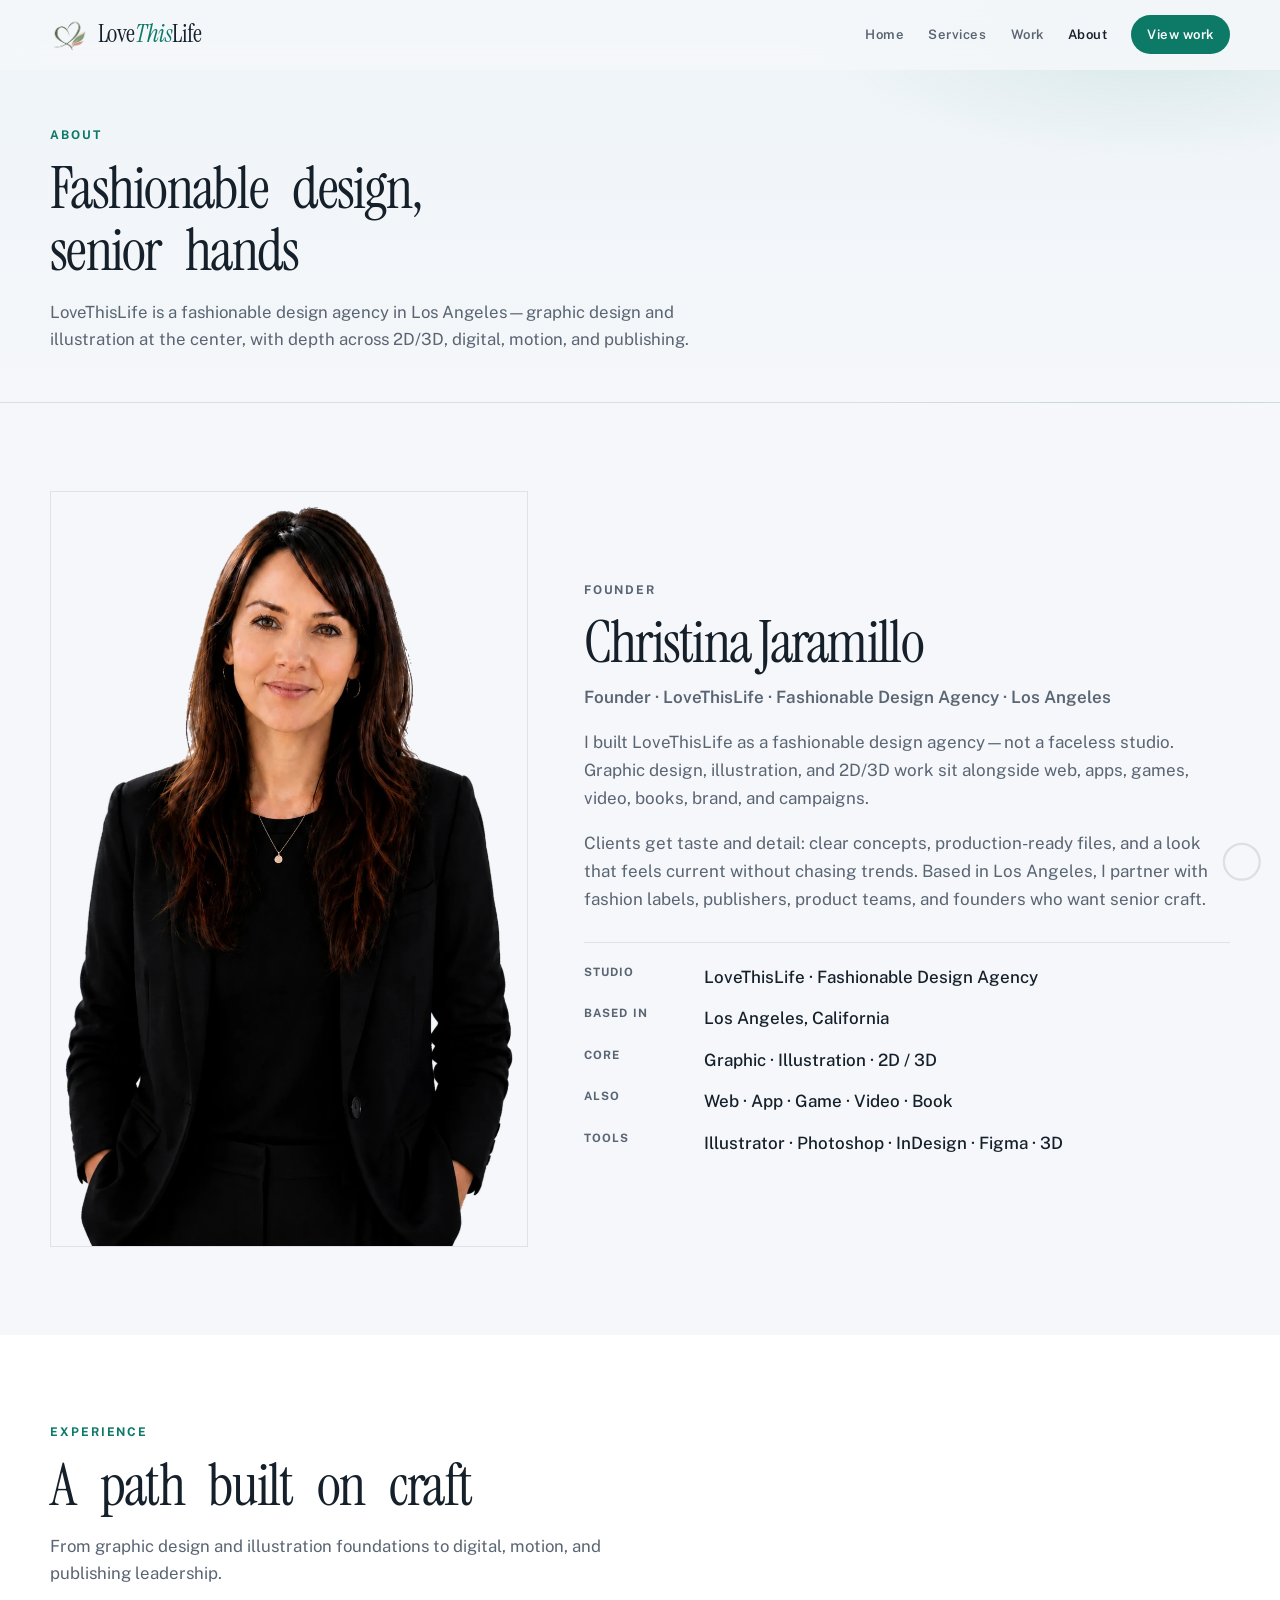
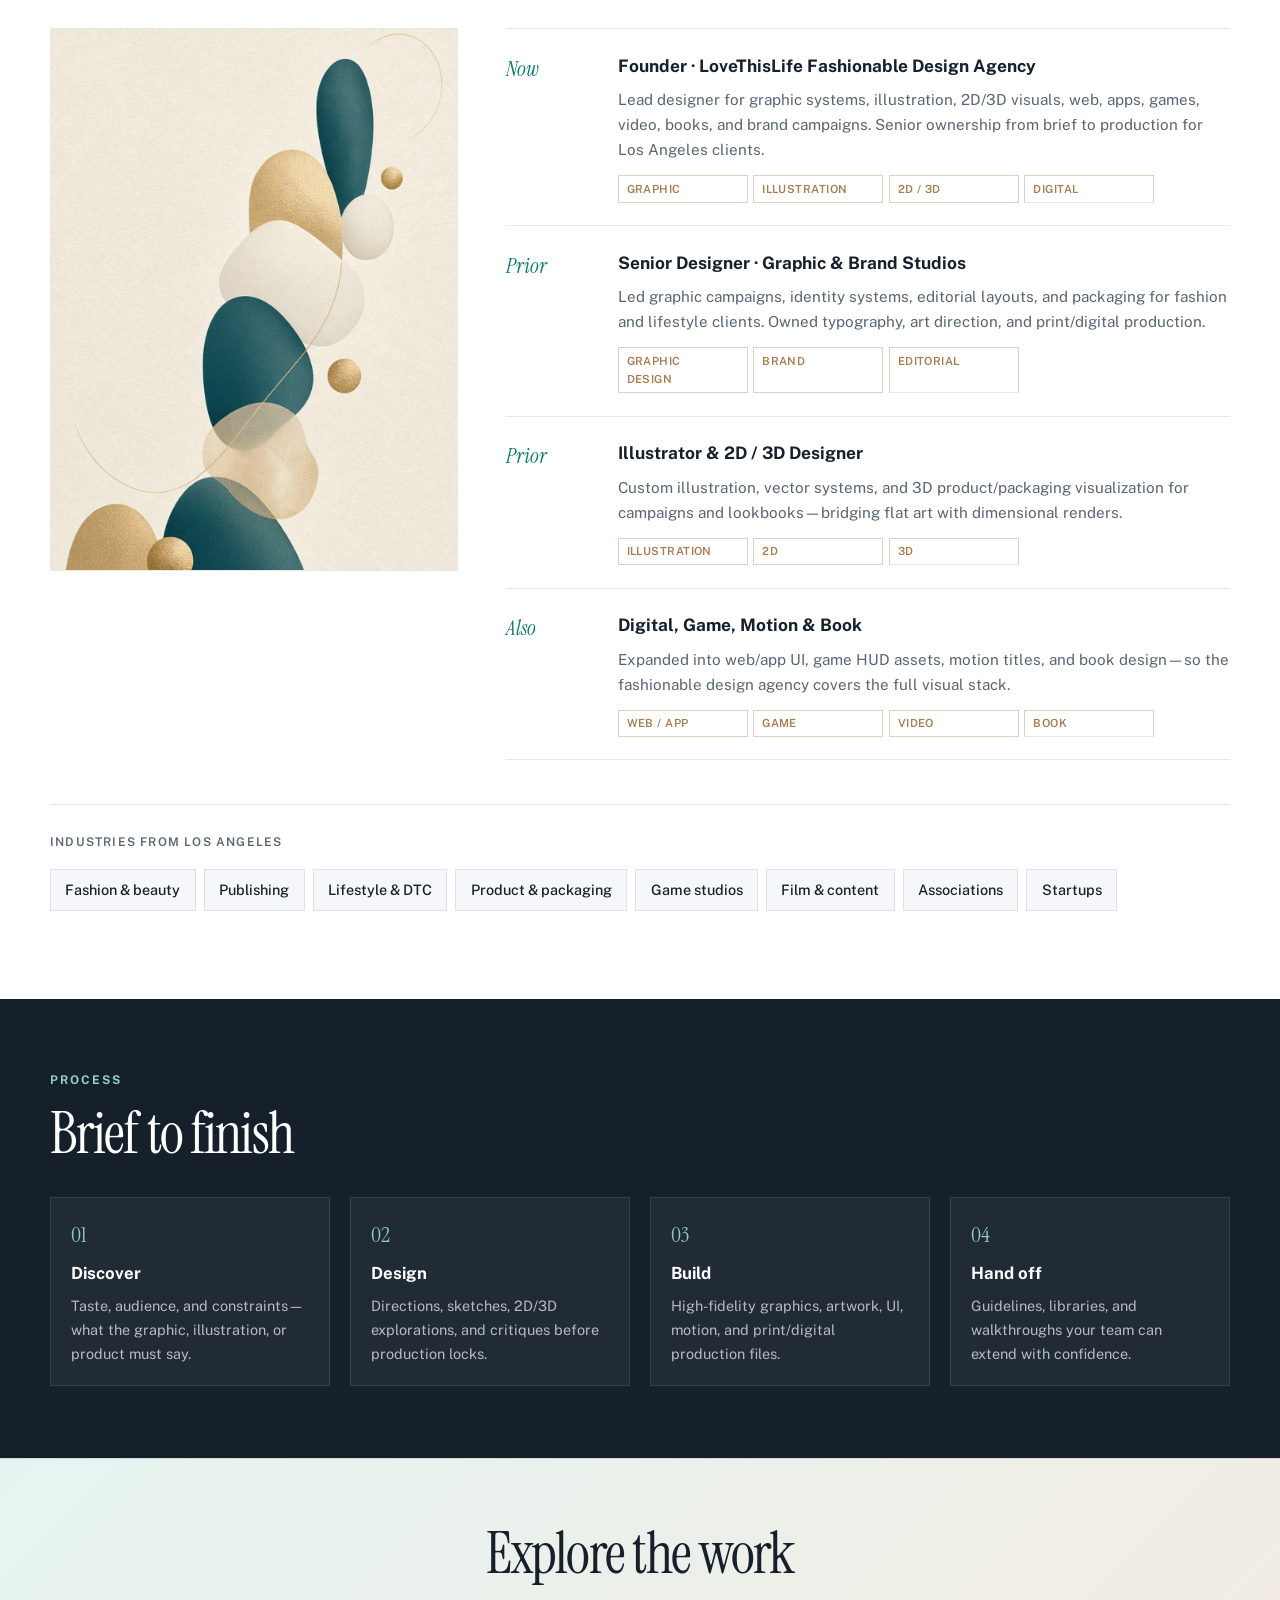
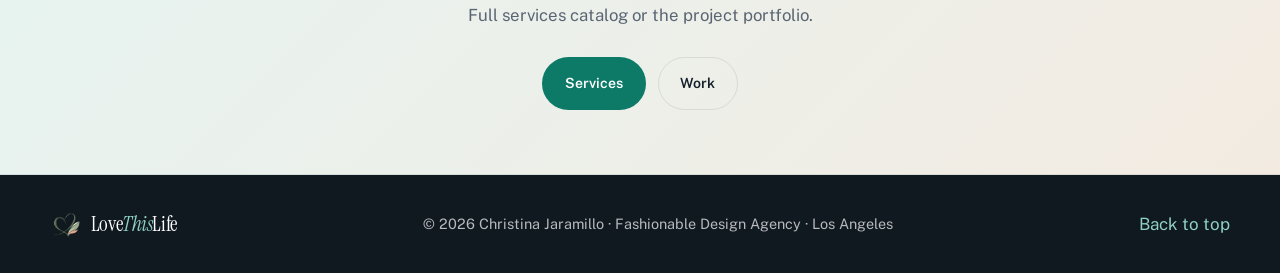
==== commit fab260bf: "Add LoveThisLife logo to header, footer, and favicon. Wire logo.png into the bright multi-page site " ====
--- a/about.html
+++ b/about.html
@@ -8,7 +8,7 @@
   <link rel="preconnect" href="https://fonts.googleapis.com" />
   <link rel="preconnect" href="https://fonts.gstatic.com" crossorigin />
   <link href="https://fonts.googleapis.com/css2?family=Instrument+Serif:ital@0;1&family=Public+Sans:ital,wght@0,300;0,400;0,500;0,600;0,700;1,400&display=swap" rel="stylesheet" />
-  <link rel="icon" href="assets/favicon.svg" type="image/svg+xml" />
+  <link rel="icon" href="assets/logo.png" type="image/png" />
   <link rel="stylesheet" href="styles.css" />
 </head>
 <body>
@@ -20,7 +20,10 @@
 
   <header class="site-header" id="top">
     <div class="header-inner">
-      <a class="logo" href="index.html" aria-label="LoveThisLife home"><span class="logo-word">Love<span>This</span>Life</span></a>
+      <a class="logo" href="index.html" aria-label="LoveThisLife home">
+        <img class="logo-mark" src="assets/logo.png" alt="" width="64" height="64" />
+        <span class="logo-word">Love<span>This</span>Life</span>
+      </a>
       <nav class="nav" aria-label="Primary">
         <a href="index.html">Home</a>
         <a href="services.html">Services</a>
@@ -158,7 +161,10 @@
 
   <footer class="site-footer">
     <div class="container footer-inner">
-      <span class="logo-word logo-word--footer">Love<span>This</span>Life</span>
+      <div class="logo--footer">
+        <img class="logo-mark" src="assets/logo.png" alt="" width="48" height="48" />
+        <span class="logo-word logo-word--footer">Love<span>This</span>Life</span>
+      </div>
       <p>© <span id="year"></span> Christina Jaramillo · Fashionable Design Agency · Los Angeles</p>
       <a href="#top">Back to top</a>
     </div>
--- a/styles.css
+++ b/styles.css
@@ -78,6 +78,20 @@
   justify-content: space-between;
   gap: 1rem;
 }
+.logo {
+  display: inline-flex;
+  align-items: center;
+  gap: 0.65rem;
+  color: inherit;
+}
+.logo:hover { color: inherit; }
+.logo-mark {
+  width: 2.35rem;
+  height: 2.35rem;
+  object-fit: contain;
+  display: block;
+  flex-shrink: 0;
+}
 .logo-word {
   font-family: var(--font-display);
   font-size: 1.55rem;
@@ -87,6 +101,16 @@
 .logo-word span { font-style: italic; color: var(--teal); }
 .logo-word--footer { color: var(--white); font-size: 1.3rem; }
 .logo-word--footer span { color: #8fd0c3; }
+.logo--footer {
+  display: inline-flex;
+  align-items: center;
+  gap: 0.55rem;
+}
+.logo--footer .logo-mark {
+  width: 2rem;
+  height: 2rem;
+  filter: brightness(1.15);
+}
 
 .nav { display: none; gap: 1.5rem; align-items: center; }
 .nav a {
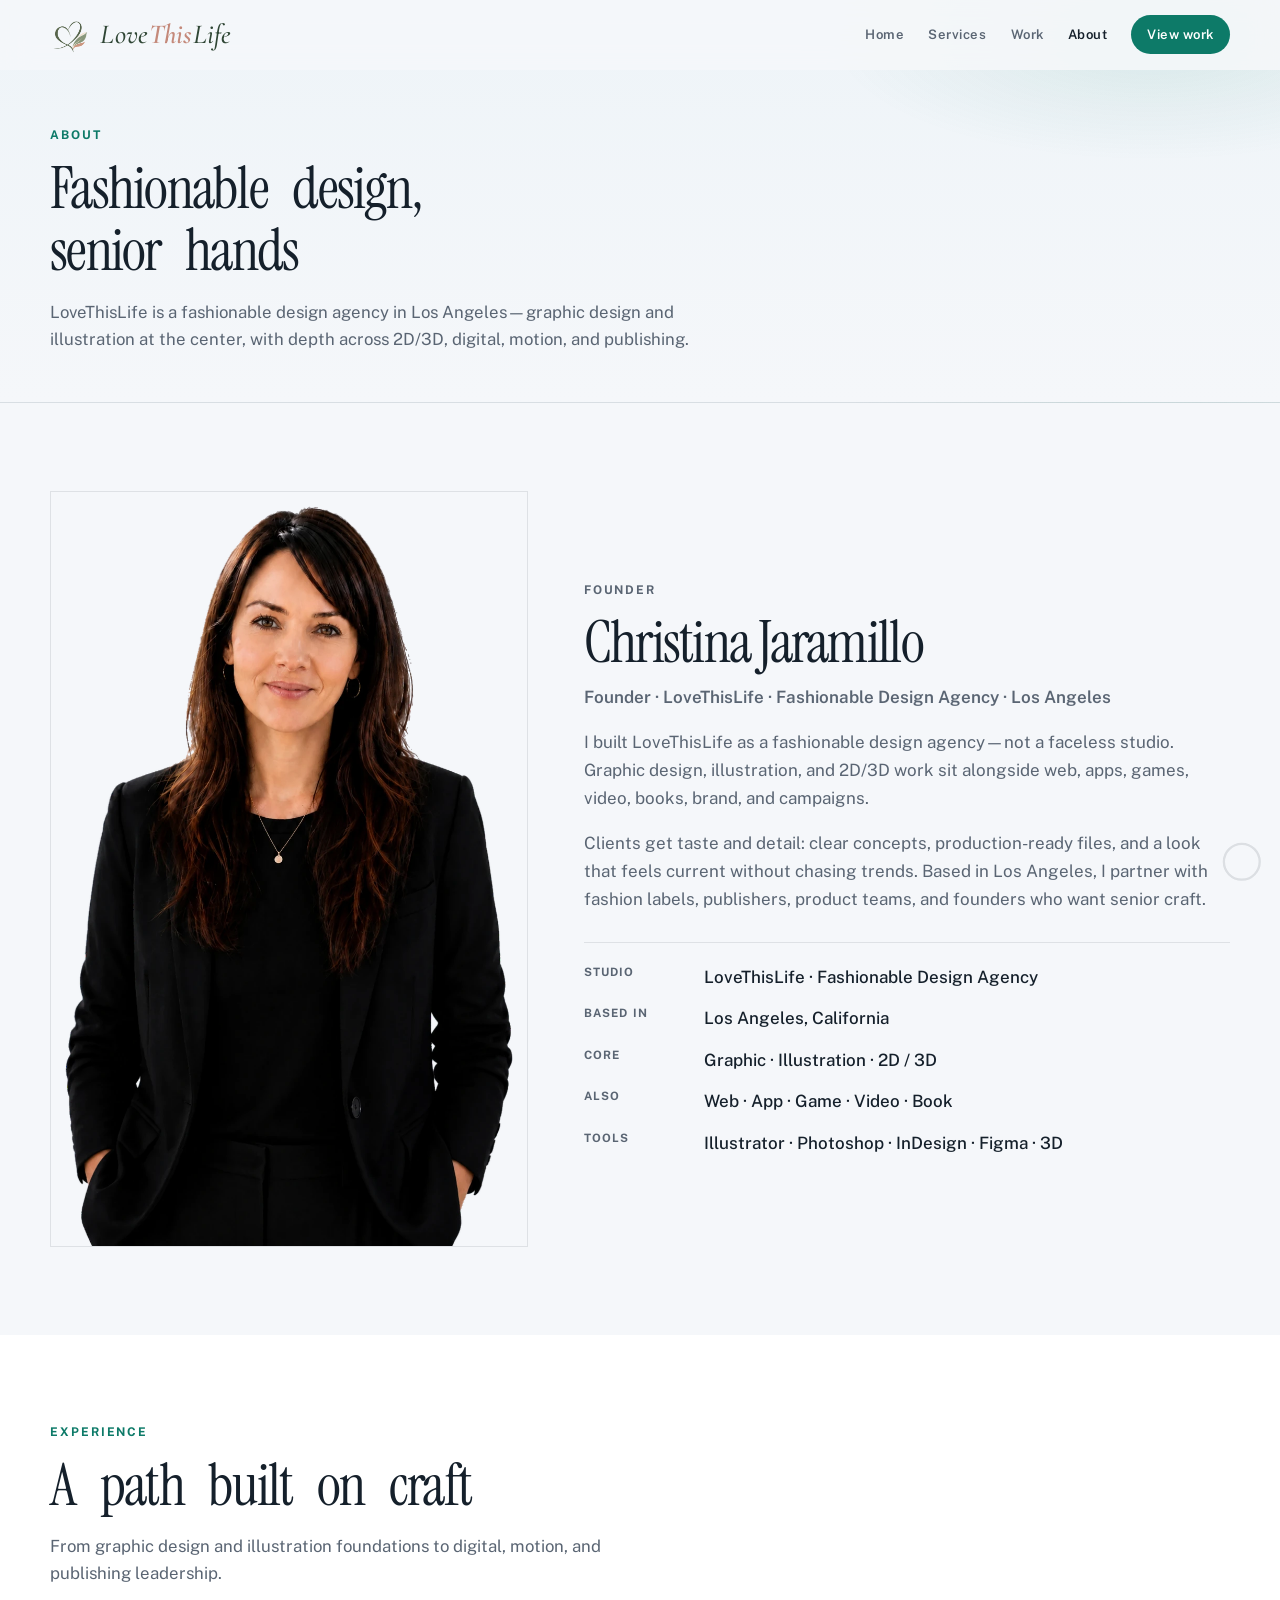
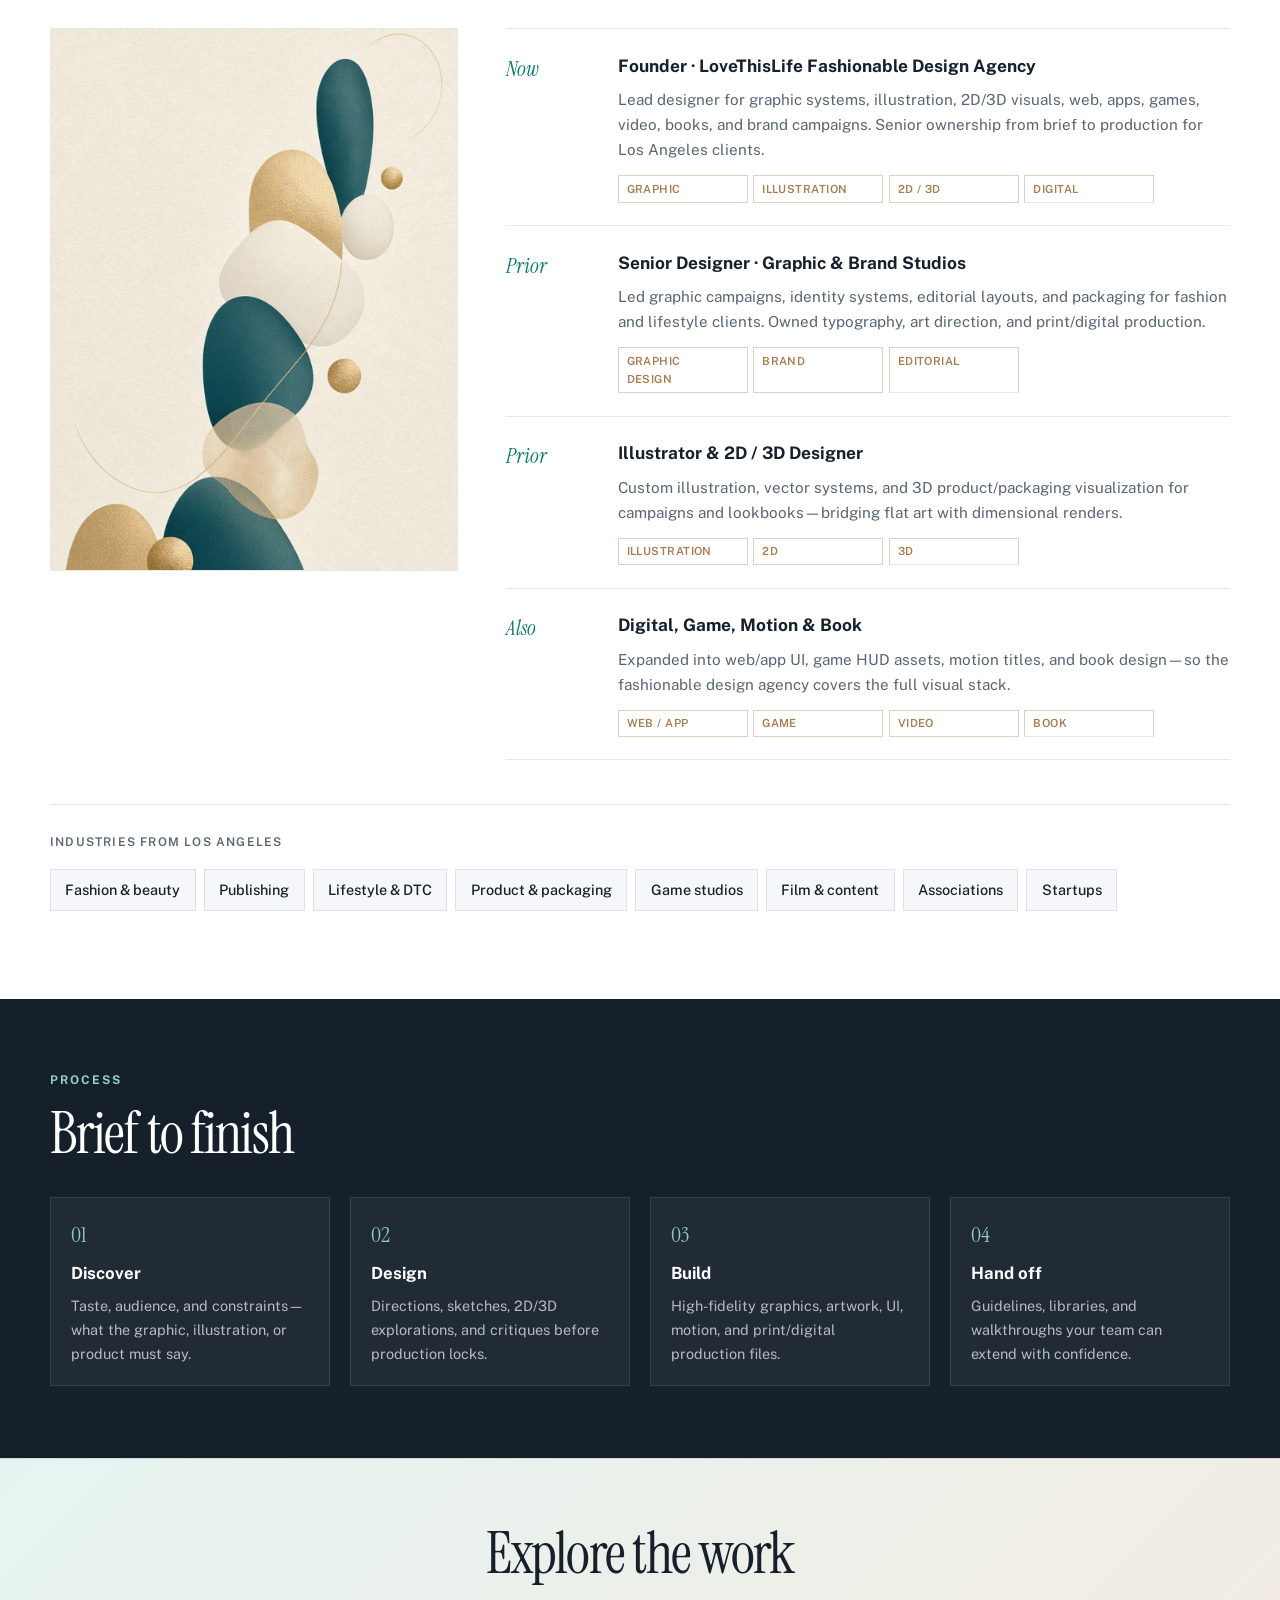
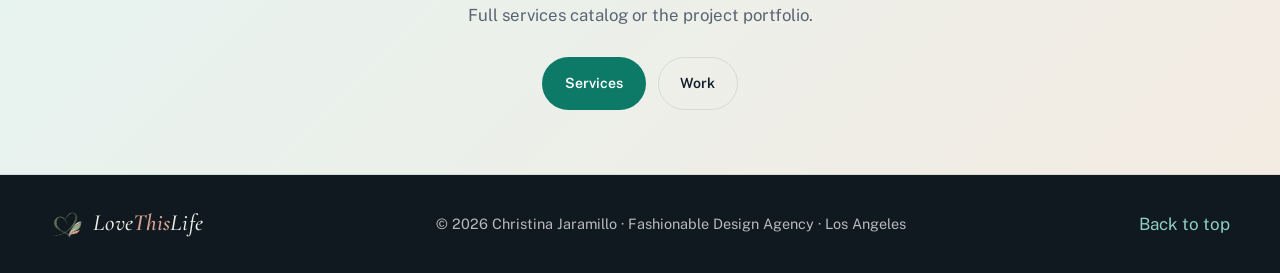
==== commit d1428075: "Match LoveThisLife wordmark typography to the logo mark. Use Cormorant Garamond with olive and rose " ====
--- a/about.html
+++ b/about.html
@@ -7,7 +7,7 @@
   <meta name="description" content="Christina Jaramillo leads LoveThisLife, a fashionable design agency in Los Angeles—graphic design, illustration, 2D/3D, and full visual craft." />
   <link rel="preconnect" href="https://fonts.googleapis.com" />
   <link rel="preconnect" href="https://fonts.gstatic.com" crossorigin />
-  <link href="https://fonts.googleapis.com/css2?family=Instrument+Serif:ital@0;1&family=Public+Sans:ital,wght@0,300;0,400;0,500;0,600;0,700;1,400&display=swap" rel="stylesheet" />
+  <link href="https://fonts.googleapis.com/css2?family=Cormorant+Garamond:ital,wght@0,400;0,500;0,600;0,700;1,400;1,500;1,600&family=Instrument+Serif:ital@0;1&family=Public+Sans:ital,wght@0,300;0,400;0,500;0,600;0,700;1,400&display=swap" rel="stylesheet" />
   <link rel="icon" href="assets/logo.png" type="image/png" />
   <link rel="stylesheet" href="styles.css" />
 </head>
--- a/styles.css
+++ b/styles.css
@@ -12,7 +12,11 @@
   --line: rgba(21, 32, 43, 0.1);
   --shadow: 0 18px 48px rgba(21, 32, 43, 0.08);
   --font-display: "Instrument Serif", Georgia, serif;
+  --font-logo: "Cormorant Garamond", "Times New Roman", serif;
   --font-body: "Public Sans", system-ui, sans-serif;
+  --logo-ink: #2f4635;
+  --logo-leaf: #8a9f7c;
+  --logo-rose: #c4897a;
   --max: 1180px;
   --header-h: 4.4rem;
   --ease: cubic-bezier(0.22, 1, 0.36, 1);
@@ -86,30 +90,41 @@
 }
 .logo:hover { color: inherit; }
 .logo-mark {
-  width: 2.35rem;
-  height: 2.35rem;
+  width: 2.5rem;
+  height: 2.5rem;
   object-fit: contain;
   display: block;
   flex-shrink: 0;
 }
 .logo-word {
-  font-family: var(--font-display);
-  font-size: 1.55rem;
-  letter-spacing: -0.02em;
-  color: var(--ink);
-}
-.logo-word span { font-style: italic; color: var(--teal); }
-.logo-word--footer { color: var(--white); font-size: 1.3rem; }
-.logo-word--footer span { color: #8fd0c3; }
+  font-family: var(--font-logo);
+  font-size: 1.72rem;
+  font-weight: 500;
+  font-style: italic;
+  letter-spacing: 0.01em;
+  line-height: 1;
+  color: var(--logo-ink);
+}
+.logo-word span {
+  font-style: italic;
+  font-weight: 600;
+  color: var(--logo-rose);
+}
+.logo-word--footer {
+  color: #e8efe4;
+  font-size: 1.45rem;
+  font-weight: 500;
+}
+.logo-word--footer span { color: #d4a090; }
 .logo--footer {
   display: inline-flex;
   align-items: center;
   gap: 0.55rem;
 }
 .logo--footer .logo-mark {
-  width: 2rem;
-  height: 2rem;
-  filter: brightness(1.15);
+  width: 2.15rem;
+  height: 2.15rem;
+  filter: brightness(1.12);
 }
 
 .nav { display: none; gap: 1.5rem; align-items: center; }
@@ -211,11 +226,15 @@
 }
 .hero-brand {
   margin: 0;
-  font-family: var(--font-display);
+  font-family: var(--font-logo);
   font-size: clamp(3.4rem, 11vw, 6.8rem);
-  font-weight: 400; line-height: 0.92; letter-spacing: -0.03em;
-}
-.hero-brand span { font-style: italic; color: var(--teal); }
+  font-weight: 500;
+  font-style: italic;
+  line-height: 0.92;
+  letter-spacing: -0.01em;
+  color: var(--logo-ink);
+}
+.hero-brand span { font-style: italic; font-weight: 600; color: var(--logo-rose); }
 .hero-name {
   margin: 0.9rem 0 0;
   font-size: 1.05rem; font-weight: 600;
